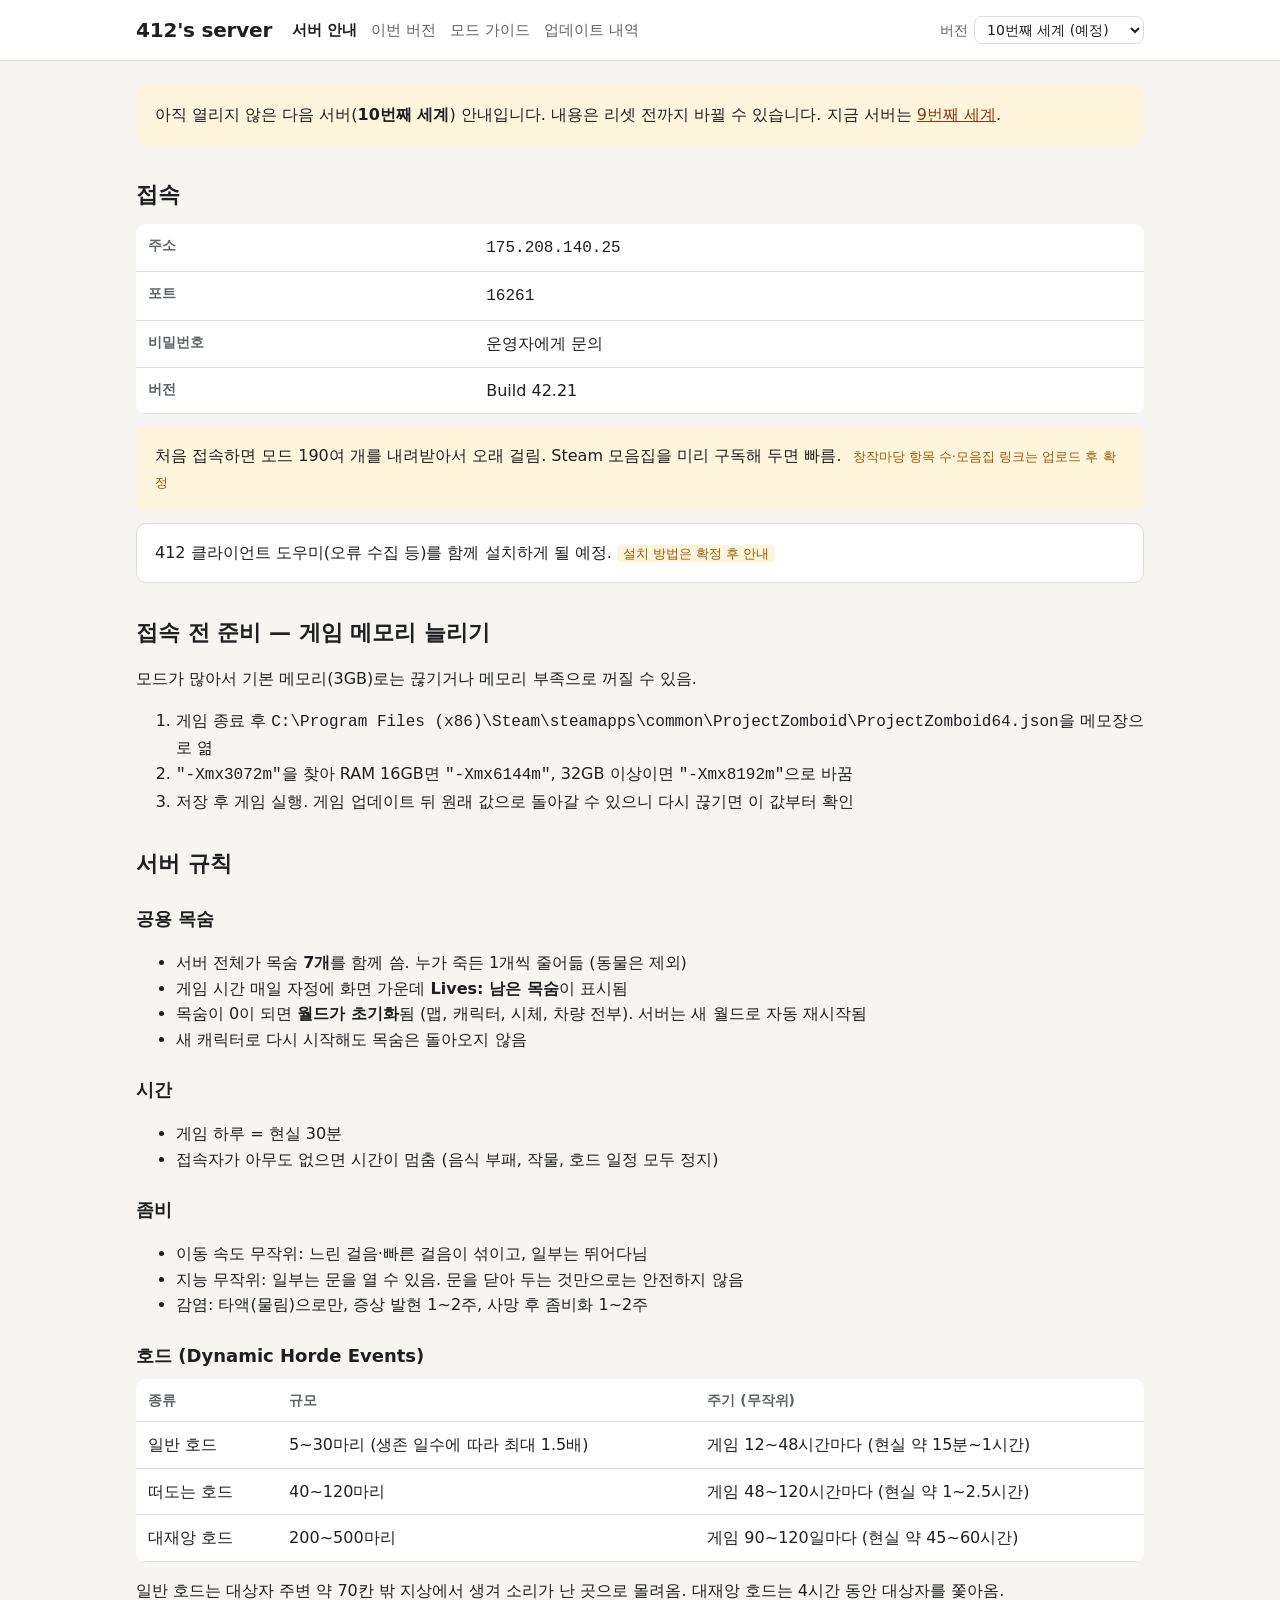
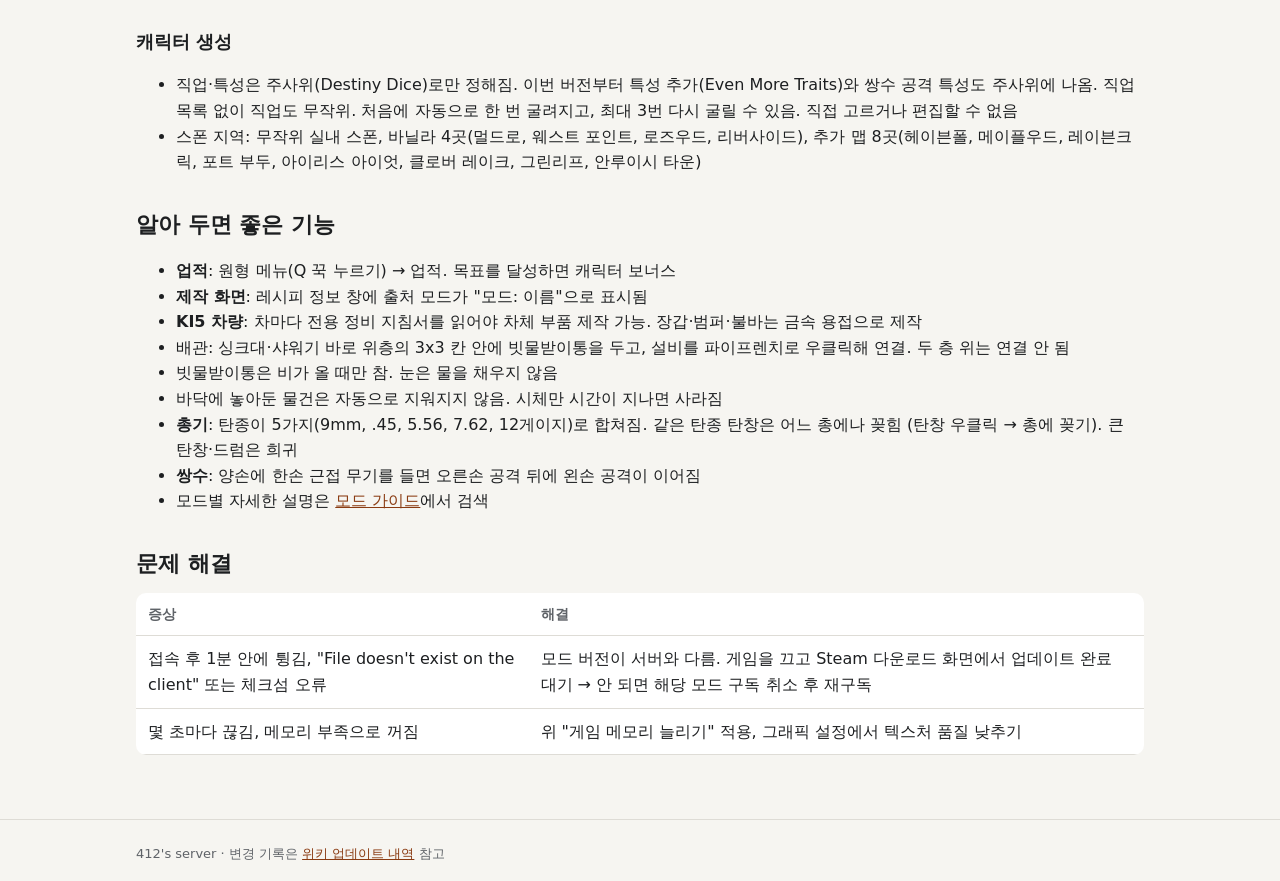
==== docs/w10/index.html @ e700561d "사이트를 버전별로 나눔: 9번째 세계(운영)와 10번째 세계(예정) - docs/w9, docs/w10 폴더에 서버 안내·이번 버전·모드 가이드를 버전마다 둠 - 상단 버전 드롭다" ====
<!doctype html>
<html lang="ko">
<head>
<meta charset="utf-8">
<meta name="viewport" content="width=device-width, initial-scale=1">
<title>412's server 안내</title>
<link rel="stylesheet" href="../style.css">
</head>
<body>
<header class="top"><div class="wrap">
  <h1>412's server</h1>
  <nav><a class="on" href="index.html">서버 안내</a><a href="changes.html">이번 버전</a><a href="mods.html">모드 가이드</a><a href="https://github.com/laybacksound96/412-server-guide/wiki">업데이트 내역</a></nav>
  <div id="ver"></div>
</div></header>
<main><div class="wrap">
<div id="banner"></div>

<h2>접속</h2>
<table>
  <tr><th>주소</th><td><code>175.208.140.25</code></td></tr>
  <tr><th>포트</th><td><code>16261</code></td></tr>
  <tr><th>비밀번호</th><td>운영자에게 문의</td></tr>
  <tr><th>버전</th><td>Build 42.21</td></tr>
</table>
<div class="card note">처음 접속하면 모드 190여 개를 내려받아서 오래 걸림. Steam 모음집을 미리 구독해 두면 빠름. <span class="tbd">창작마당 항목 수·모음집 링크는 업로드 후 확정</span></div>
<div class="card">412 클라이언트 도우미(오류 수집 등)를 함께 설치하게 될 예정. <span class="tbd">설치 방법은 확정 후 안내</span></div>

<h2>접속 전 준비 — 게임 메모리 늘리기</h2>
<p>모드가 많아서 기본 메모리(3GB)로는 끊기거나 메모리 부족으로 꺼질 수 있음.</p>
<ol>
  <li>게임 종료 후 <code>C:\Program Files (x86)\Steam\steamapps\common\ProjectZomboid\ProjectZomboid64.json</code>을 메모장으로 엶</li>
  <li><code>"-Xmx3072m"</code>을 찾아 RAM 16GB면 <code>"-Xmx6144m"</code>, 32GB 이상이면 <code>"-Xmx8192m"</code>으로 바꿈</li>
  <li>저장 후 게임 실행. 게임 업데이트 뒤 원래 값으로 돌아갈 수 있으니 다시 끊기면 이 값부터 확인</li>
</ol>

<h2>서버 규칙</h2>
<h3>공용 목숨</h3>
<ul>
  <li>서버 전체가 목숨 <b>7개</b>를 함께 씀. 누가 죽든 1개씩 줄어듦 (동물은 제외)</li>
  <li>게임 시간 매일 자정에 화면 가운데 <b>Lives: 남은 목숨</b>이 표시됨</li>
  <li>목숨이 0이 되면 <b>월드가 초기화</b>됨 (맵, 캐릭터, 시체, 차량 전부). 서버는 새 월드로 자동 재시작됨</li>
  <li>새 캐릭터로 다시 시작해도 목숨은 돌아오지 않음</li>
</ul>
<h3>시간</h3>
<ul>
  <li>게임 하루 = 현실 30분</li>
  <li>접속자가 아무도 없으면 시간이 멈춤 (음식 부패, 작물, 호드 일정 모두 정지)</li>
</ul>
<h3>좀비</h3>
<ul>
  <li>이동 속도 무작위: 느린 걸음·빠른 걸음이 섞이고, 일부는 뛰어다님</li>
  <li>지능 무작위: 일부는 문을 열 수 있음. 문을 닫아 두는 것만으로는 안전하지 않음</li>
  <li>감염: 타액(물림)으로만, 증상 발현 1~2주, 사망 후 좀비화 1~2주</li>
</ul>
<h3>호드 (Dynamic Horde Events)</h3>
<table>
  <tr><th>종류</th><th>규모</th><th>주기 (무작위)</th></tr>
  <tr><td>일반 호드</td><td>5~30마리 (생존 일수에 따라 최대 1.5배)</td><td>게임 12~48시간마다 (현실 약 15분~1시간)</td></tr>
  <tr><td>떠도는 호드</td><td>40~120마리</td><td>게임 48~120시간마다 (현실 약 1~2.5시간)</td></tr>
  <tr><td>대재앙 호드</td><td>200~500마리</td><td>게임 90~120일마다 (현실 약 45~60시간)</td></tr>
</table>
<p>일반 호드는 대상자 주변 약 70칸 밖 지상에서 생겨 소리가 난 곳으로 몰려옴. 대재앙 호드는 4시간 동안 대상자를 쫓아옴.</p>
<h3>캐릭터 생성</h3>
<ul>
  <li>직업·특성은 주사위(Destiny Dice)로만 정해짐. 이번 버전부터 특성 추가(Even More Traits)와 쌍수 공격 특성도 주사위에 나옴. 직업 목록 없이 직업도 무작위. 처음에 자동으로 한 번 굴려지고, 최대 3번 다시 굴릴 수 있음. 직접 고르거나 편집할 수 없음</li>
  <li>스폰 지역: 무작위 실내 스폰, 바닐라 4곳(멀드로, 웨스트 포인트, 로즈우드, 리버사이드), 추가 맵 8곳(헤이븐폴, 메이플우드, 레이븐크릭, 포트 부두, 아이리스 아이엇, 클로버 레이크, 그린리프, 안루이시 타운)</li>
</ul>

<h2>알아 두면 좋은 기능</h2>
<ul>
  <li><b>업적</b>: 원형 메뉴(Q 꾹 누르기) → 업적. 목표를 달성하면 캐릭터 보너스</li>
  <li><b>제작 화면</b>: 레시피 정보 창에 출처 모드가 "모드: 이름"으로 표시됨</li>
  <li><b>KI5 차량</b>: 차마다 전용 정비 지침서를 읽어야 차체 부품 제작 가능. 장갑·범퍼·불바는 금속 용접으로 제작</li>
  <li>배관: 싱크대·샤워기 바로 위층의 3x3 칸 안에 빗물받이통을 두고, 설비를 파이프렌치로 우클릭해 연결. 두 층 위는 연결 안 됨</li>
  <li>빗물받이통은 비가 올 때만 참. 눈은 물을 채우지 않음</li>
  <li>바닥에 놓아둔 물건은 자동으로 지워지지 않음. 시체만 시간이 지나면 사라짐</li>
  <li><b>총기</b>: 탄종이 5가지(9mm, .45, 5.56, 7.62, 12게이지)로 합쳐짐. 같은 탄종 탄창은 어느 총에나 꽂힘 (탄창 우클릭 → 총에 꽂기). 큰 탄창·드럼은 희귀</li>
  <li><b>쌍수</b>: 양손에 한손 근접 무기를 들면 오른손 공격 뒤에 왼손 공격이 이어짐</li>
  <li>모드별 자세한 설명은 <a href="mods.html">모드 가이드</a>에서 검색</li>
</ul>

<h2>문제 해결</h2>
<table>
  <tr><th>증상</th><th>해결</th></tr>
  <tr><td>접속 후 1분 안에 튕김, "File doesn't exist on the client" 또는 체크섬 오류</td><td>모드 버전이 서버와 다름. 게임을 끄고 Steam 다운로드 화면에서 업데이트 완료 대기 → 안 되면 해당 모드 구독 취소 후 재구독</td></tr>
  <tr><td>몇 초마다 끊김, 메모리 부족으로 꺼짐</td><td>위 "게임 메모리 늘리기" 적용, 그래픽 설정에서 텍스처 품질 낮추기</td></tr>
</table>

</div></main>
<footer><div class="wrap">412's server · 변경 기록은 <a href="https://github.com/laybacksound96/412-server-guide/wiki">위키 업데이트 내역</a> 참고</div></footer>
<script src="../site.js"></script>
</body>
</html>
---- docs/style.css ----
:root {
  --bg: #f6f5f1; --panel: #ffffff; --text: #1d1f21; --muted: #5f6368; --line: #dedcd6;
  --accent: #8a3b12; --accent-soft: #f3e3d8; --chip: #eceae4; --warn: #9a5b00; --warn-soft: #fff4dc;
  --radius: 10px; --font: "Pretendard", "Apple SD Gothic Neo", "Malgun Gothic", system-ui, sans-serif;
}
@media (prefers-color-scheme: dark) {
  :root:not([data-theme="light"]) {
    --bg: #15171a; --panel: #1e2126; --text: #e8e6e1; --muted: #a2a6ad; --line: #30343b;
    --accent: #f0915a; --accent-soft: #3a2619; --chip: #2a2e35; --warn: #ffc56b; --warn-soft: #3a2f17;
  }
}
:root[data-theme="dark"] {
  --bg: #15171a; --panel: #1e2126; --text: #e8e6e1; --muted: #a2a6ad; --line: #30343b;
  --accent: #f0915a; --accent-soft: #3a2619; --chip: #2a2e35; --warn: #ffc56b; --warn-soft: #3a2f17;
}
* { box-sizing: border-box; }
body { margin: 0; background: var(--bg); color: var(--text); font: 16px/1.6 var(--font); }
a { color: var(--accent); }
header.top { background: var(--panel); border-bottom: 1px solid var(--line); }
.wrap { max-width: 1040px; margin: 0 auto; padding: 0 16px; }
header.top .wrap { display: flex; align-items: center; gap: 20px; flex-wrap: wrap; padding: 14px 16px; }
header.top h1 { font-size: 20px; margin: 0; letter-spacing: -0.01em; }
header.top nav { display: flex; gap: 14px; flex-wrap: wrap; font-size: 15px; }
header.top nav a { text-decoration: none; color: var(--muted); }
header.top nav a.on { color: var(--text); font-weight: 700; }
main { padding: 24px 0 64px; }
h2 { font-size: 22px; margin: 32px 0 12px; }
h3 { font-size: 18px; margin: 24px 0 8px; }
.lead { color: var(--muted); margin-top: 0; }
.card { background: var(--panel); border: 1px solid var(--line); border-radius: var(--radius); padding: 16px 18px; margin: 12px 0; }
.note { background: var(--warn-soft); border-color: transparent; color: var(--text); }
table { width: 100%; border-collapse: collapse; background: var(--panel); border-radius: var(--radius); overflow: hidden; }
th, td { text-align: left; padding: 10px 12px; border-bottom: 1px solid var(--line); vertical-align: top; }
th { font-size: 14px; color: var(--muted); font-weight: 600; }
.tools { position: sticky; top: 0; z-index: 2; background: var(--bg); padding: 12px 0; display: flex; gap: 10px; flex-wrap: wrap; align-items: center; }
.tools input { flex: 1 1 260px; min-width: 0; font: inherit; padding: 10px 12px; border: 1px solid var(--line); border-radius: var(--radius); background: var(--panel); color: var(--text); }
.chips { display: flex; gap: 6px; flex-wrap: wrap; }
.chip { font: inherit; font-size: 14px; border: 1px solid var(--line); background: var(--chip); color: var(--text); border-radius: 999px; padding: 4px 11px; cursor: pointer; }
.chip.on { background: var(--accent); border-color: var(--accent); color: #fff; }
.count { color: var(--muted); font-size: 14px; }
.mod { background: var(--panel); border: 1px solid var(--line); border-radius: var(--radius); margin: 10px 0; }
.mod summary { list-style: none; cursor: pointer; padding: 14px 16px; display: grid; grid-template-columns: 1fr auto; gap: 4px 12px; }
.mod summary::-webkit-details-marker { display: none; }
.mod .name { font-weight: 700; }
.mod .cat { font-size: 13px; color: var(--accent); background: var(--accent-soft); border-radius: 999px; padding: 2px 9px; align-self: start; white-space: nowrap; }
.mod .sum { grid-column: 1 / -1; color: var(--muted); font-size: 15px; }
.mod .body { padding: 0 16px 16px; border-top: 1px solid var(--line); }
.mod .body h4 { margin: 14px 0 4px; font-size: 14px; color: var(--muted); }
.mod .body ul { margin: 4px 0; padding-left: 20px; }
.mod .meta { font-size: 13px; color: var(--muted); margin-top: 12px; overflow-wrap: anywhere; }
footer { color: var(--muted); font-size: 13px; padding: 24px 0; border-top: 1px solid var(--line); }
@media (max-width: 560px) { .mod summary { grid-template-columns: 1fr; } .mod .cat { justify-self: start; } }
.ver { display: inline-flex; align-items: center; gap: 6px; font-size: 14px; color: var(--muted); }
.ver select { font: inherit; font-size: 14px; color: var(--text); background: var(--panel); border: 1px solid var(--line); border-radius: 8px; padding: 4px 8px; }
#ver { margin-left: auto; }
.banner { margin-top: 0; }
.tag { font-size: 11px; font-weight: 700; border-radius: 4px; padding: 1px 6px; margin-left: 8px; vertical-align: 2px; }
.tag.new { background: var(--accent); color: #fff; }
.tag.gone { background: var(--chip); color: var(--muted); }
.mod.gone { opacity: .65; }
.chip.changed { border-color: var(--accent); }
.gone-list li { color: var(--muted); }
.tbd { font-size: 13px; color: var(--warn); background: var(--warn-soft); border-radius: 4px; padding: 1px 6px; }
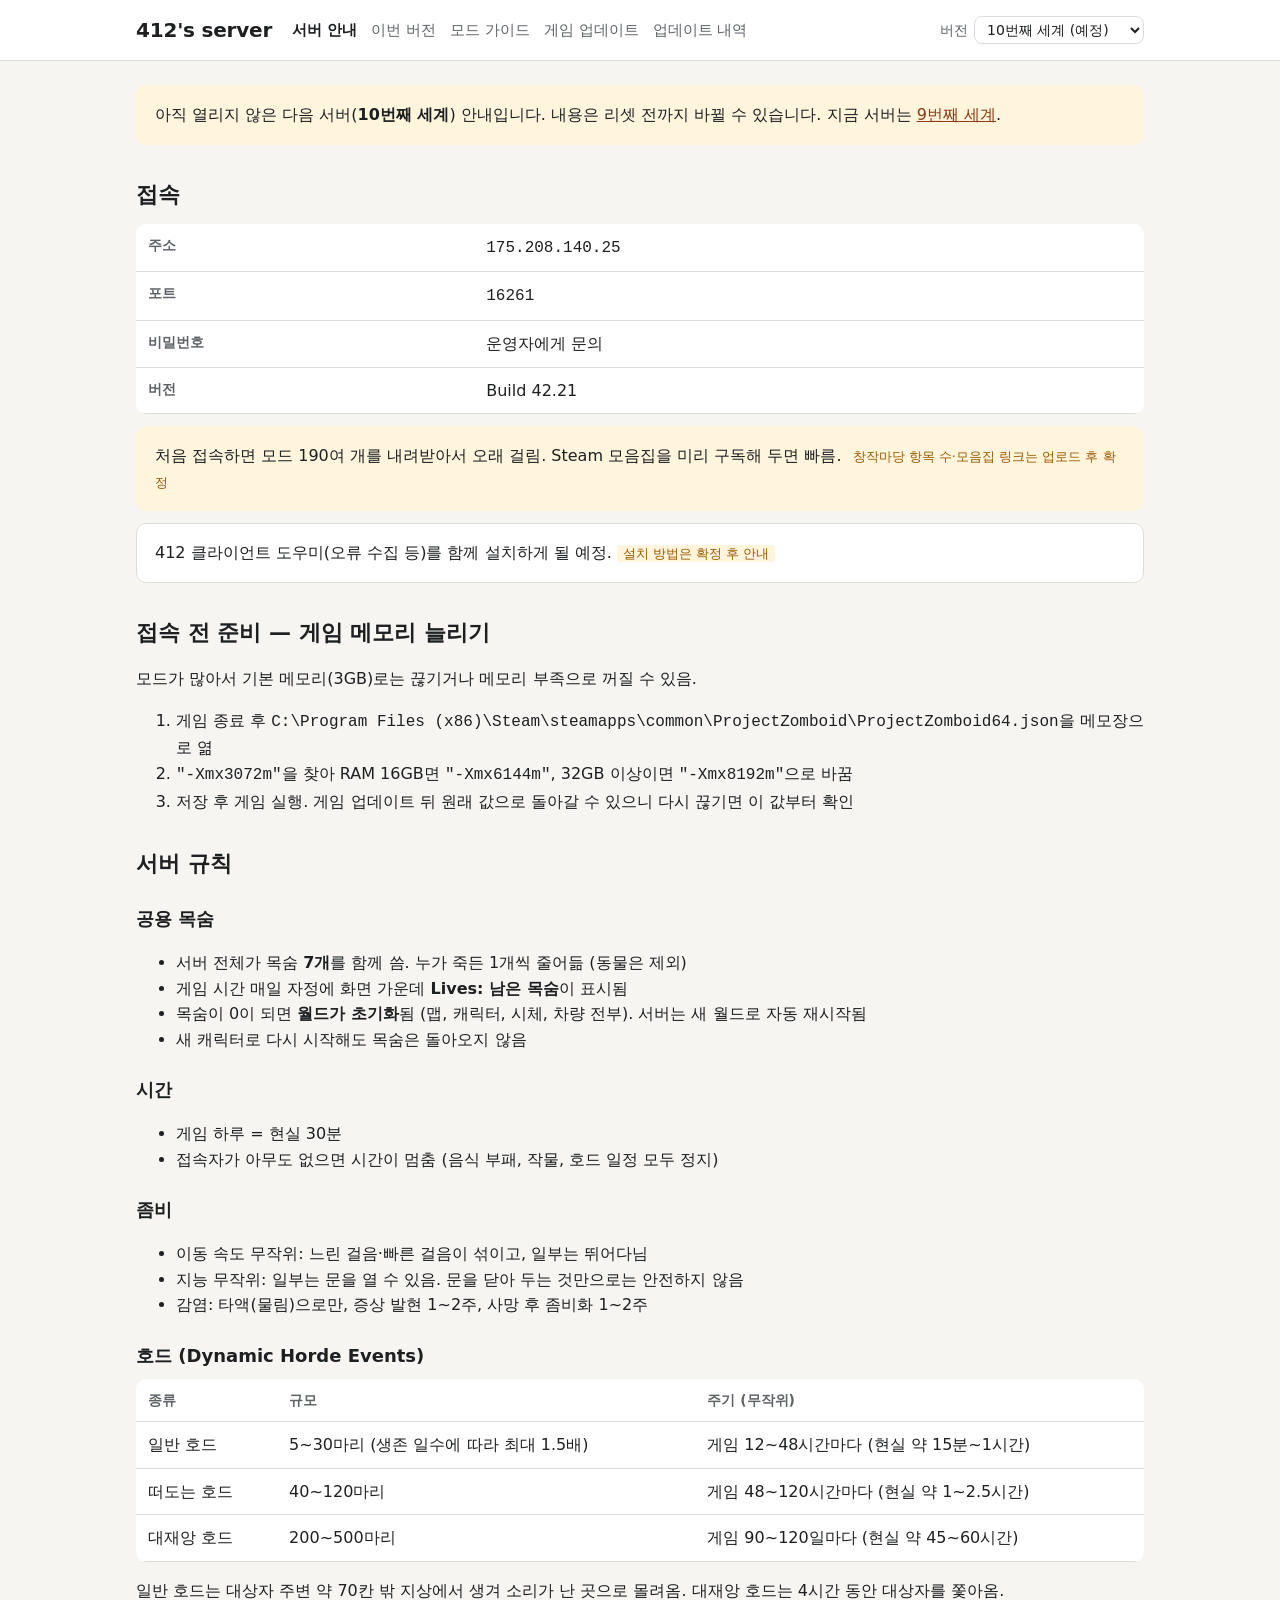
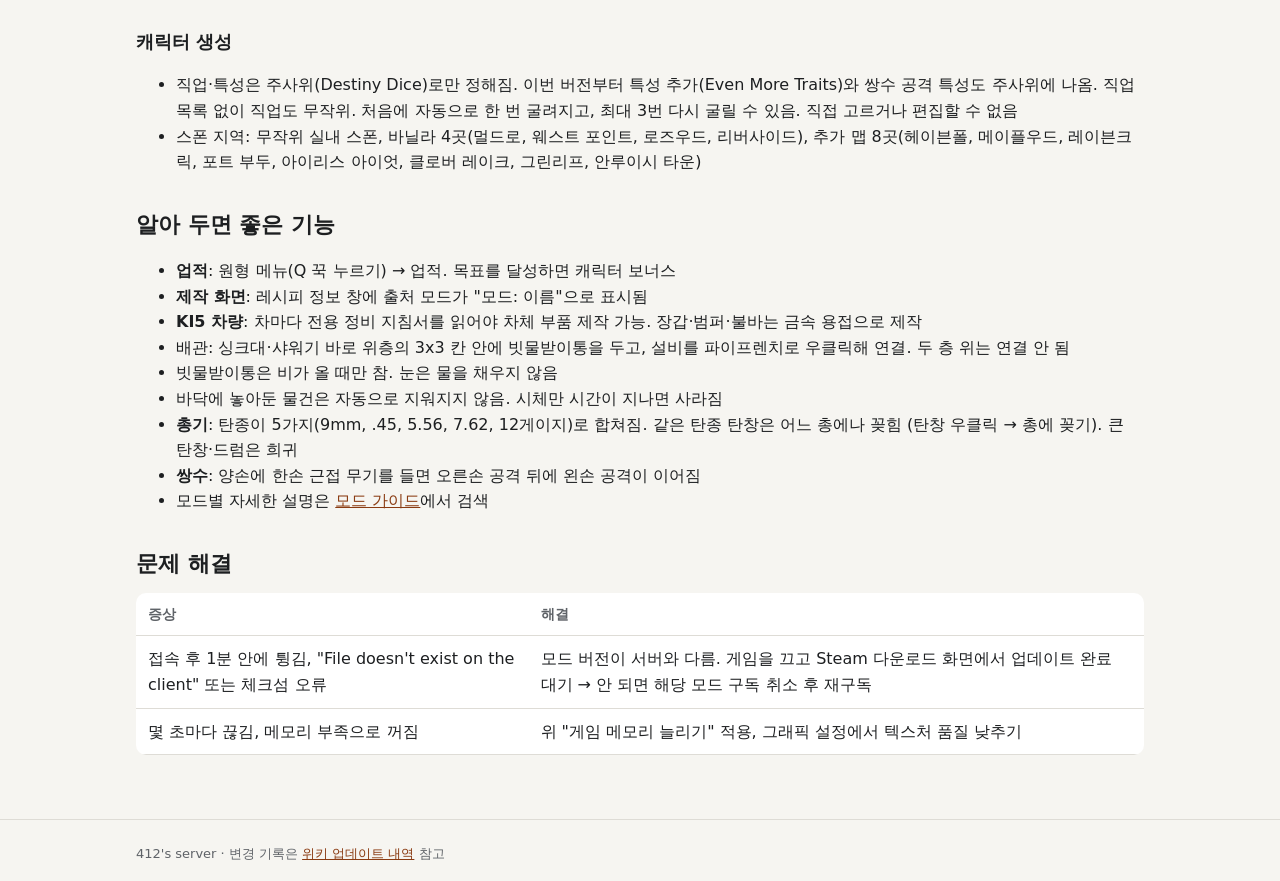
==== commit 9d2b4e93: "게임 업데이트 페이지 추가: 42.22.2 안정판 패치 요약 - docs/game-updates.html: 게임 자체 패치 요약(원문 Steam 링크), 서버 적용 시점 미정 표시" ====
--- a/docs/w10/index.html
+++ b/docs/w10/index.html
@@ -9,7 +9,7 @@
 <body>
 <header class="top"><div class="wrap">
   <h1>412's server</h1>
-  <nav><a class="on" href="index.html">서버 안내</a><a href="changes.html">이번 버전</a><a href="mods.html">모드 가이드</a><a href="https://github.com/laybacksound96/412-server-guide/wiki">업데이트 내역</a></nav>
+  <nav><a class="on" href="index.html">서버 안내</a><a href="changes.html">이번 버전</a><a href="mods.html">모드 가이드</a><a href="../game-updates.html">게임 업데이트</a><a href="https://github.com/laybacksound96/412-server-guide/wiki">업데이트 내역</a></nav>
   <div id="ver"></div>
 </div></header>
 <main><div class="wrap">
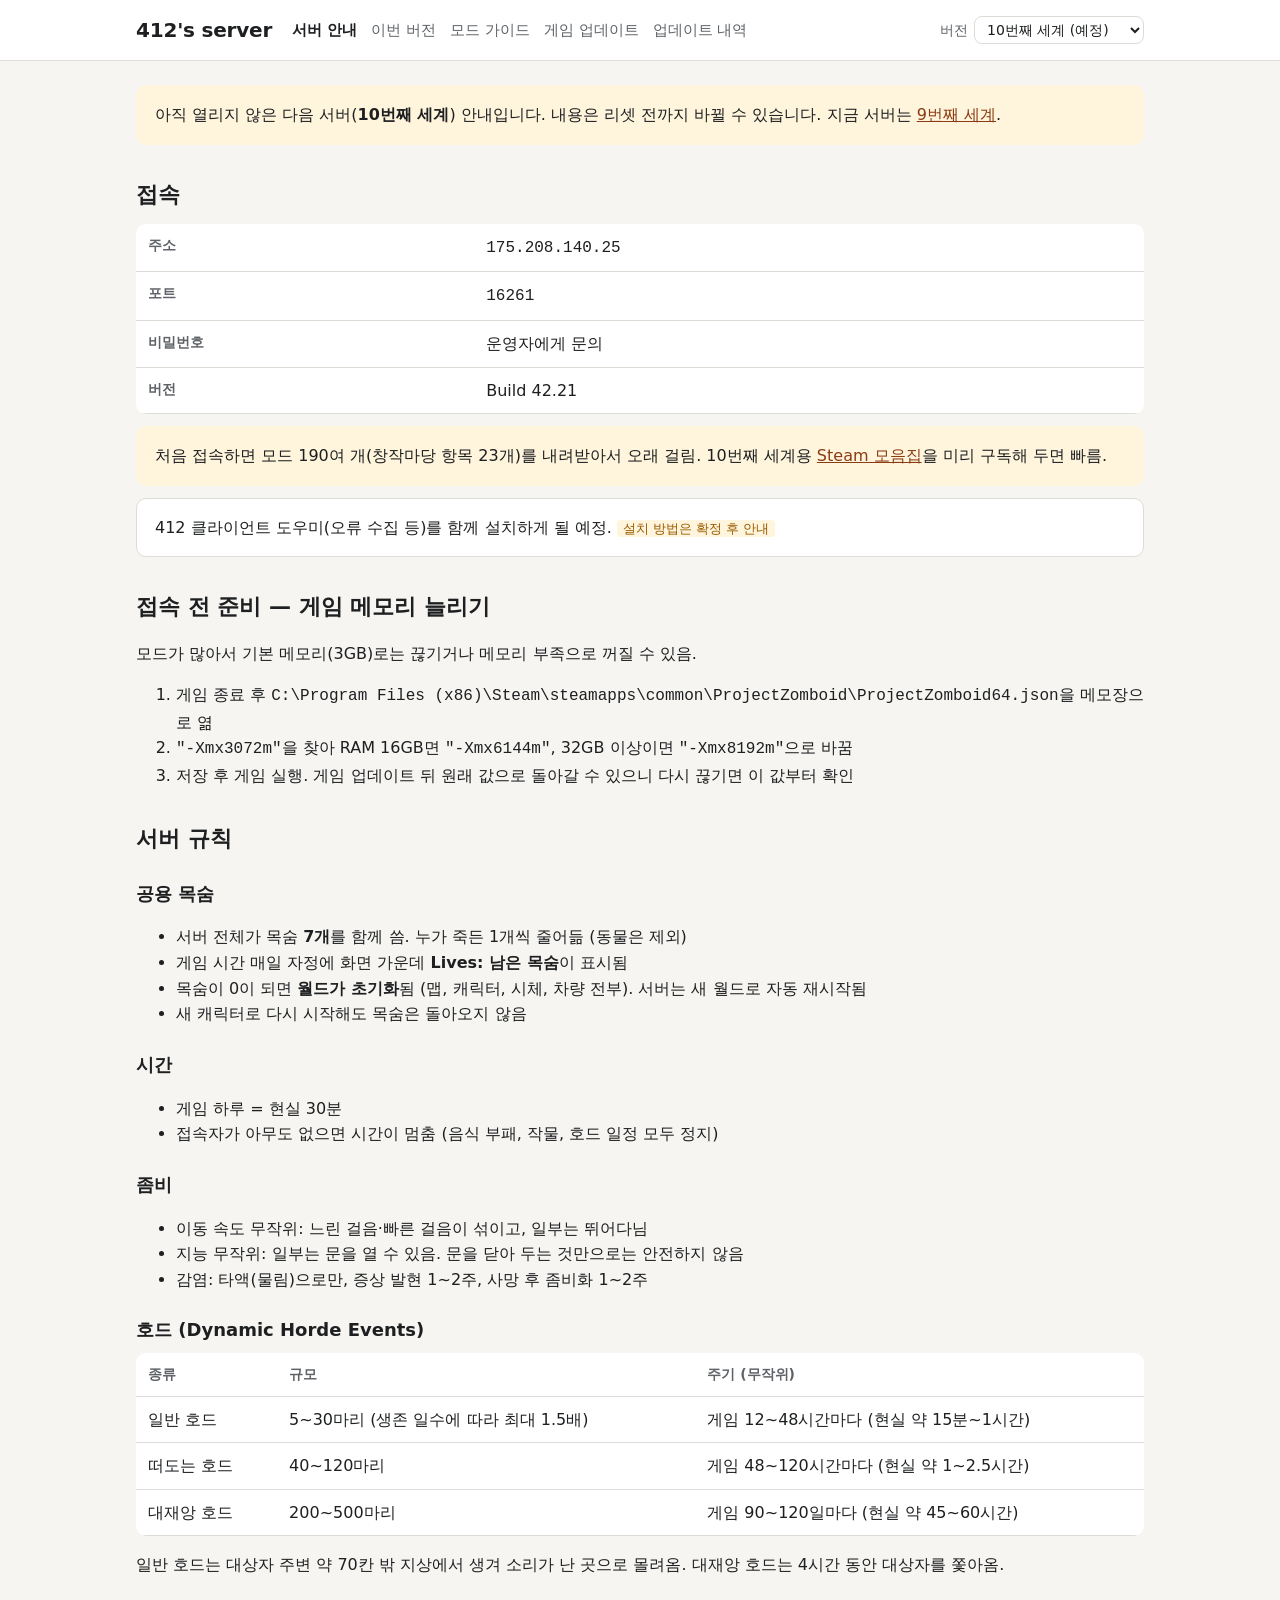
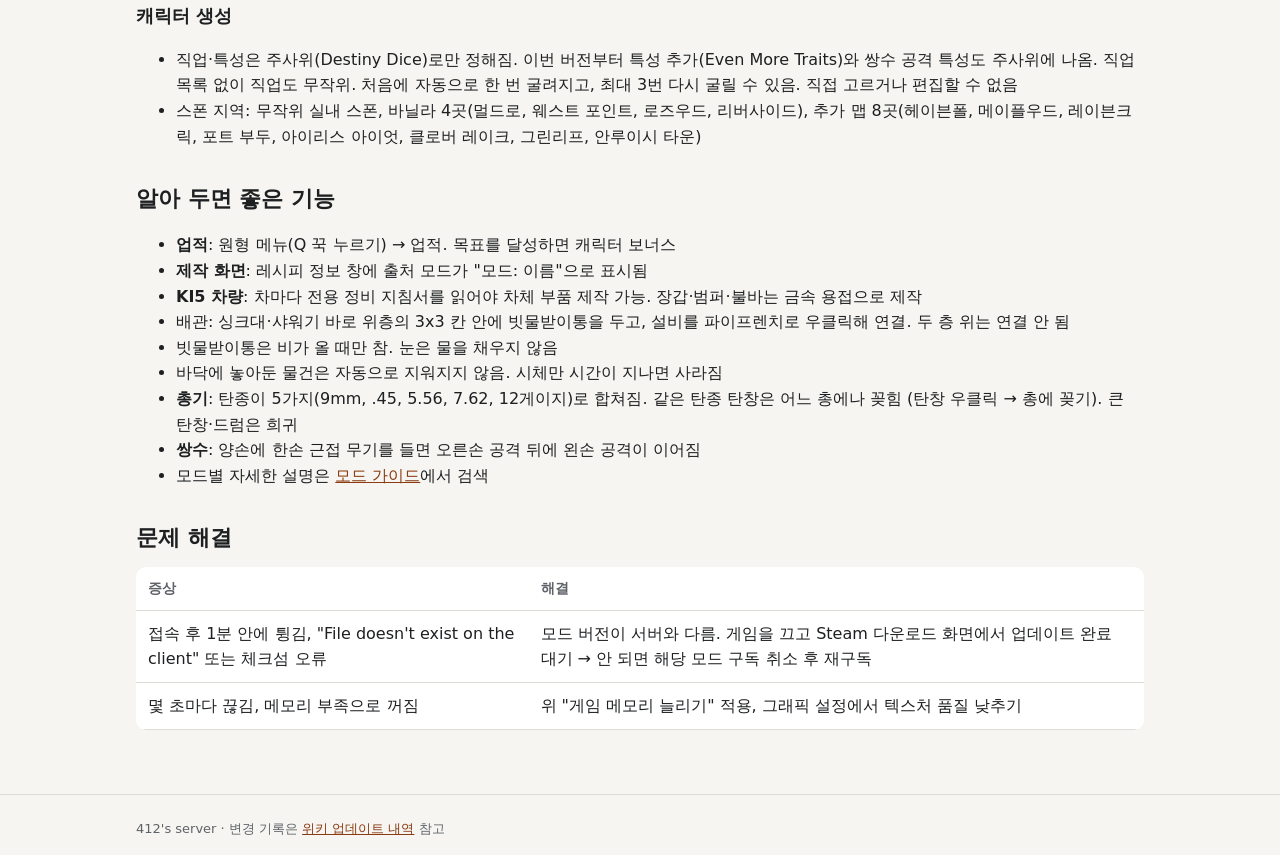
==== commit 0e8226d4: "10번째 세계: Steam 모음집 링크 추가 - 서버 안내·이번 버전에 10번째 세계용 모음집(3836781416, 항목 23개) 연결 - 9번째 세계 모음집 링크는 그대로 둠  " ====
--- a/docs/w10/index.html
+++ b/docs/w10/index.html
@@ -22,7 +22,7 @@
   <tr><th>비밀번호</th><td>운영자에게 문의</td></tr>
   <tr><th>버전</th><td>Build 42.21</td></tr>
 </table>
-<div class="card note">처음 접속하면 모드 190여 개를 내려받아서 오래 걸림. Steam 모음집을 미리 구독해 두면 빠름. <span class="tbd">창작마당 항목 수·모음집 링크는 업로드 후 확정</span></div>
+<div class="card note">처음 접속하면 모드 190여 개(창작마당 항목 23개)를 내려받아서 오래 걸림. 10번째 세계용 <a href="https://steamcommunity.com/sharedfiles/filedetails/?id=3836781416" target="_blank" rel="noopener">Steam 모음집</a>을 미리 구독해 두면 빠름.</div>
 <div class="card">412 클라이언트 도우미(오류 수집 등)를 함께 설치하게 될 예정. <span class="tbd">설치 방법은 확정 후 안내</span></div>
 
 <h2>접속 전 준비 — 게임 메모리 늘리기</h2>
